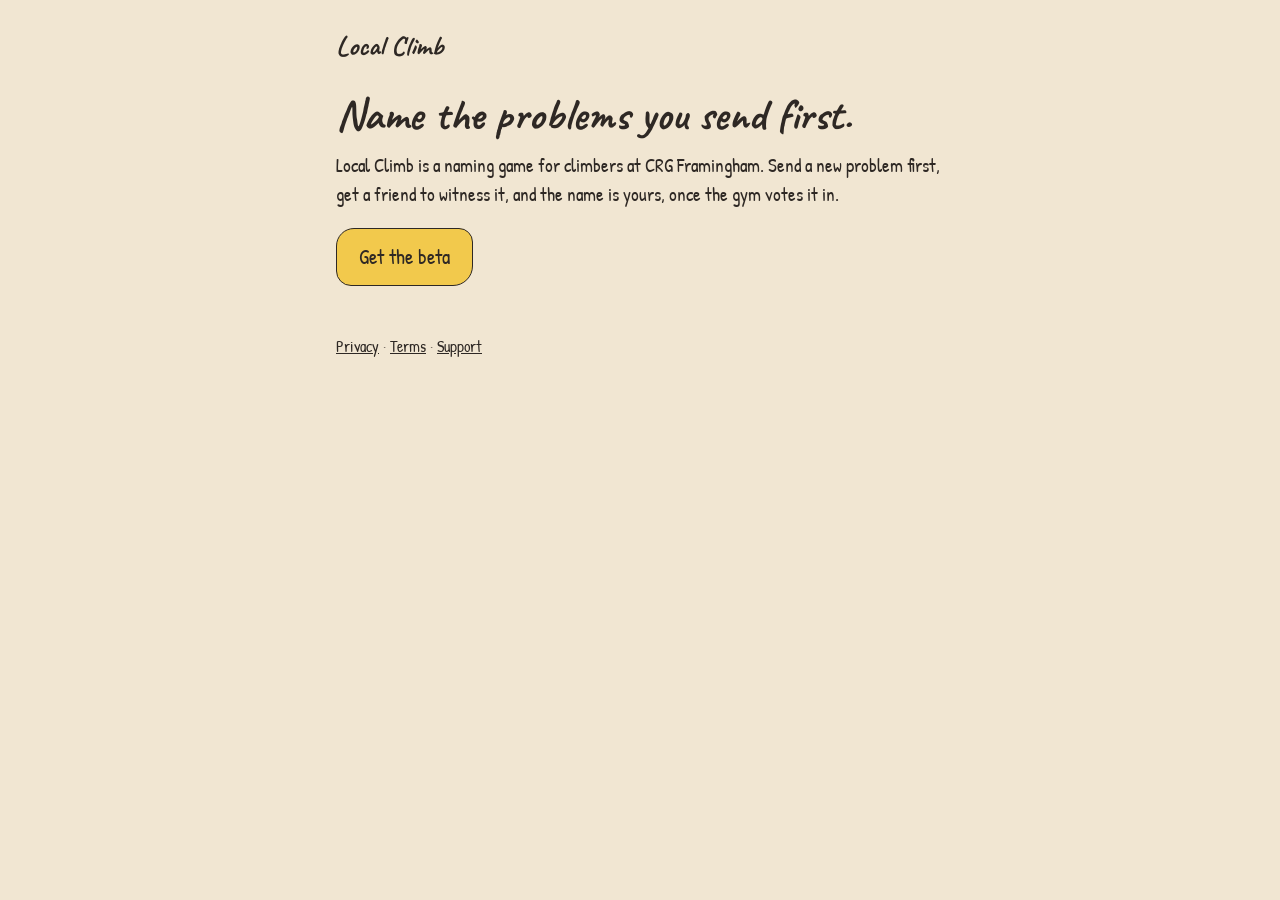
==== index.html @ 0fd45eed "Local Climb public pages: privacy, terms, support, witness link Co-Authored-By: Claude Opus 5.5 <nor" ====
<!doctype html>
<html lang="en"><head>
<meta charset="utf-8"><meta name="viewport" content="width=device-width, initial-scale=1">
<title>Local Climb · Local Climb</title>
<link rel="preconnect" href="https://fonts.googleapis.com"><link rel="preconnect" href="https://fonts.gstatic.com" crossorigin>
<link href="https://fonts.googleapis.com/css2?family=Caveat:wght@600;700&family=Patrick+Hand&display=swap" rel="stylesheet">
<link rel="stylesheet" href="./style.css">
</head><body><main>
<a class="home" href="./">Local Climb</a>

<h1>Name the problems you send first.</h1>
<p>Local Climb is a naming game for climbers at CRG Framingham. Send a new problem first, get a friend to witness it, and the name is yours, once the gym votes it in.</p>
<p><a class="button" href="https://testflight.apple.com/join/bDarGt8Z">Get the beta</a></p>
<footer><a href="./privacy/">Privacy</a> · <a href="./terms/">Terms</a> · <a href="./support/">Support</a></footer>
</main></body></html>
---- style.css ----
:root { --paper: #F1E6D2; --ink: #2E2824; --muted: #6E655C; --yellow: #F2C94C; }
* { box-sizing: border-box; }
body { margin: 0; background: var(--paper); color: var(--ink); font: 19px/1.5 "Patrick Hand", "Noteworthy", sans-serif; }
main { max-width: 640px; margin: 0 auto; padding: 28px 16px 48px; }
.home { font: 700 28px "Caveat", cursive; color: var(--ink); text-decoration: none; }
h1 { font: 700 44px/1.1 "Caveat", cursive; margin: 28px 0 12px; }
h2 { font: 700 28px/1.2 "Caveat", cursive; margin: 28px 0 4px; }
p { margin: 8px 0; }
a { color: var(--ink); }
.muted { color: var(--muted); }
.button { display: inline-block; margin-top: 12px; padding: 12px 22px; background: var(--yellow); color: var(--ink);
  text-decoration: none; border: 1.6px solid var(--ink); border-radius: 18px 14px 20px 15px; font-size: 21px; }
footer { margin-top: 48px; color: var(--muted); font-size: 16px; }
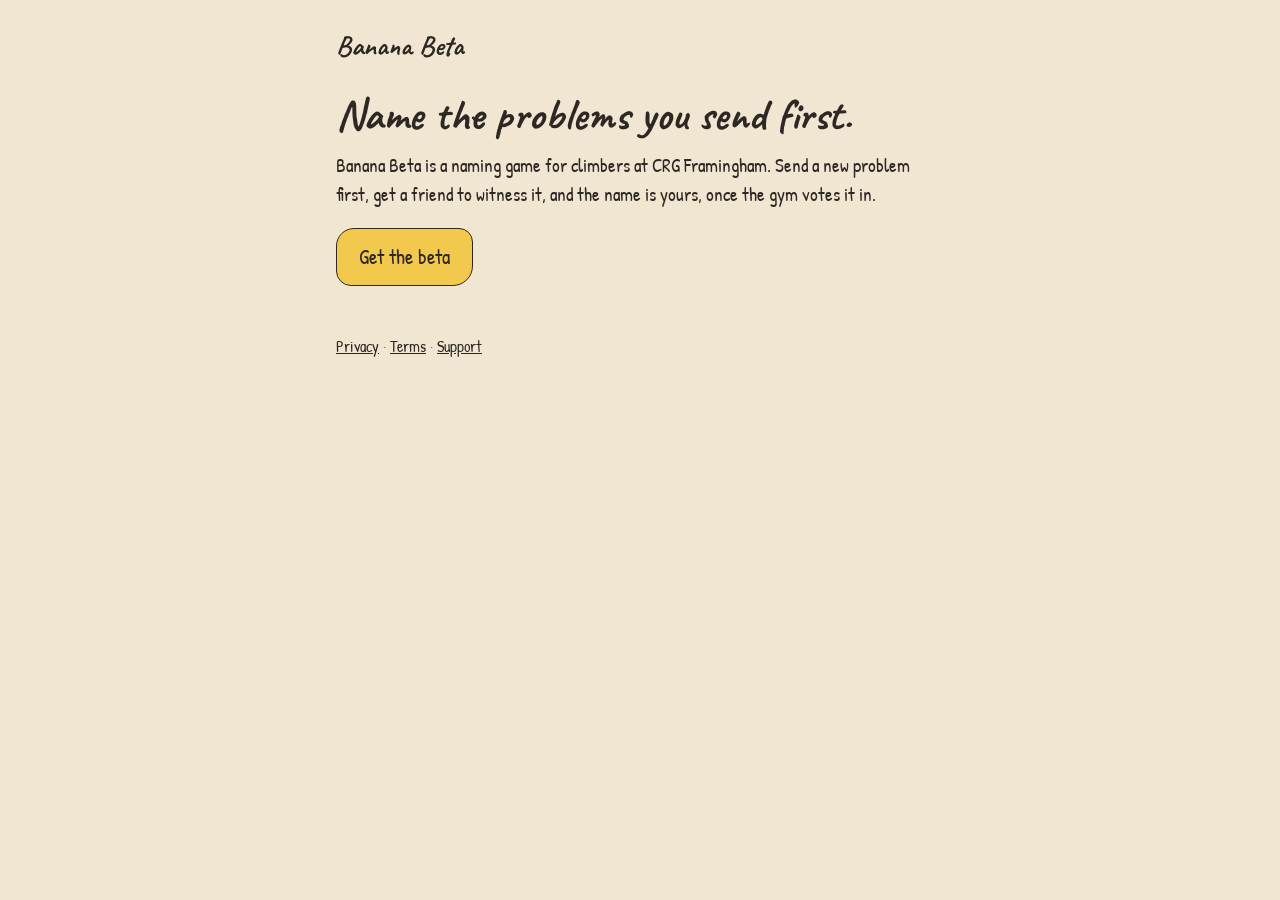
==== commit 7c2baa7f: "Rename to Banana Beta Co-Authored-By: Claude Opus 5.5 <noreply@anthropic.com>" ====
--- a/index.html
+++ b/index.html
@@ -1,15 +1,15 @@
 <!doctype html>
 <html lang="en"><head>
 <meta charset="utf-8"><meta name="viewport" content="width=device-width, initial-scale=1">
-<title>Local Climb · Local Climb</title>
+<title>Banana Beta · Banana Beta</title>
 <link rel="preconnect" href="https://fonts.googleapis.com"><link rel="preconnect" href="https://fonts.gstatic.com" crossorigin>
 <link href="https://fonts.googleapis.com/css2?family=Caveat:wght@600;700&family=Patrick+Hand&display=swap" rel="stylesheet">
 <link rel="stylesheet" href="./style.css">
 </head><body><main>
-<a class="home" href="./">Local Climb</a>
+<a class="home" href="./">Banana Beta</a>
 
 <h1>Name the problems you send first.</h1>
-<p>Local Climb is a naming game for climbers at CRG Framingham. Send a new problem first, get a friend to witness it, and the name is yours, once the gym votes it in.</p>
+<p>Banana Beta is a naming game for climbers at CRG Framingham. Send a new problem first, get a friend to witness it, and the name is yours, once the gym votes it in.</p>
 <p><a class="button" href="https://testflight.apple.com/join/bDarGt8Z">Get the beta</a></p>
 <footer><a href="./privacy/">Privacy</a> · <a href="./terms/">Terms</a> · <a href="./support/">Support</a></footer>
 </main></body></html>
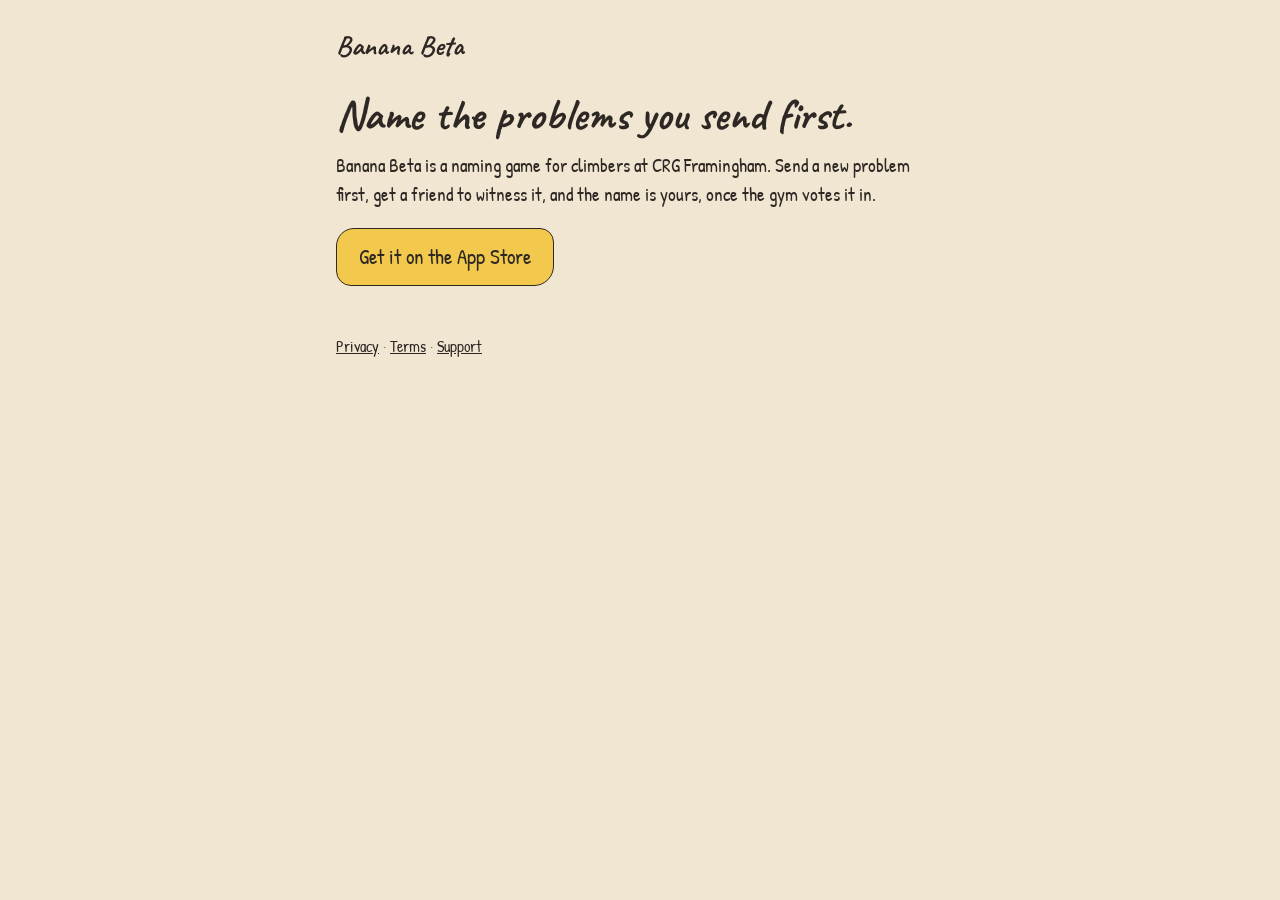
==== commit c9880a45: "App Store links; privacy: usage counts, projects, friends Co-Authored-By: Claude Opus 5.5 <noreply@a" ====
--- a/index.html
+++ b/index.html
@@ -10,6 +10,6 @@
 
 <h1>Name the problems you send first.</h1>
 <p>Banana Beta is a naming game for climbers at CRG Framingham. Send a new problem first, get a friend to witness it, and the name is yours, once the gym votes it in.</p>
-<p><a class="button" href="https://testflight.apple.com/join/bDarGt8Z">Get the beta</a></p>
+<p><a class="button" href="https://apps.apple.com/app/id6826756318">Get it on the App Store</a></p>
 <footer><a href="./privacy/">Privacy</a> · <a href="./terms/">Terms</a> · <a href="./support/">Support</a></footer>
 </main></body></html>
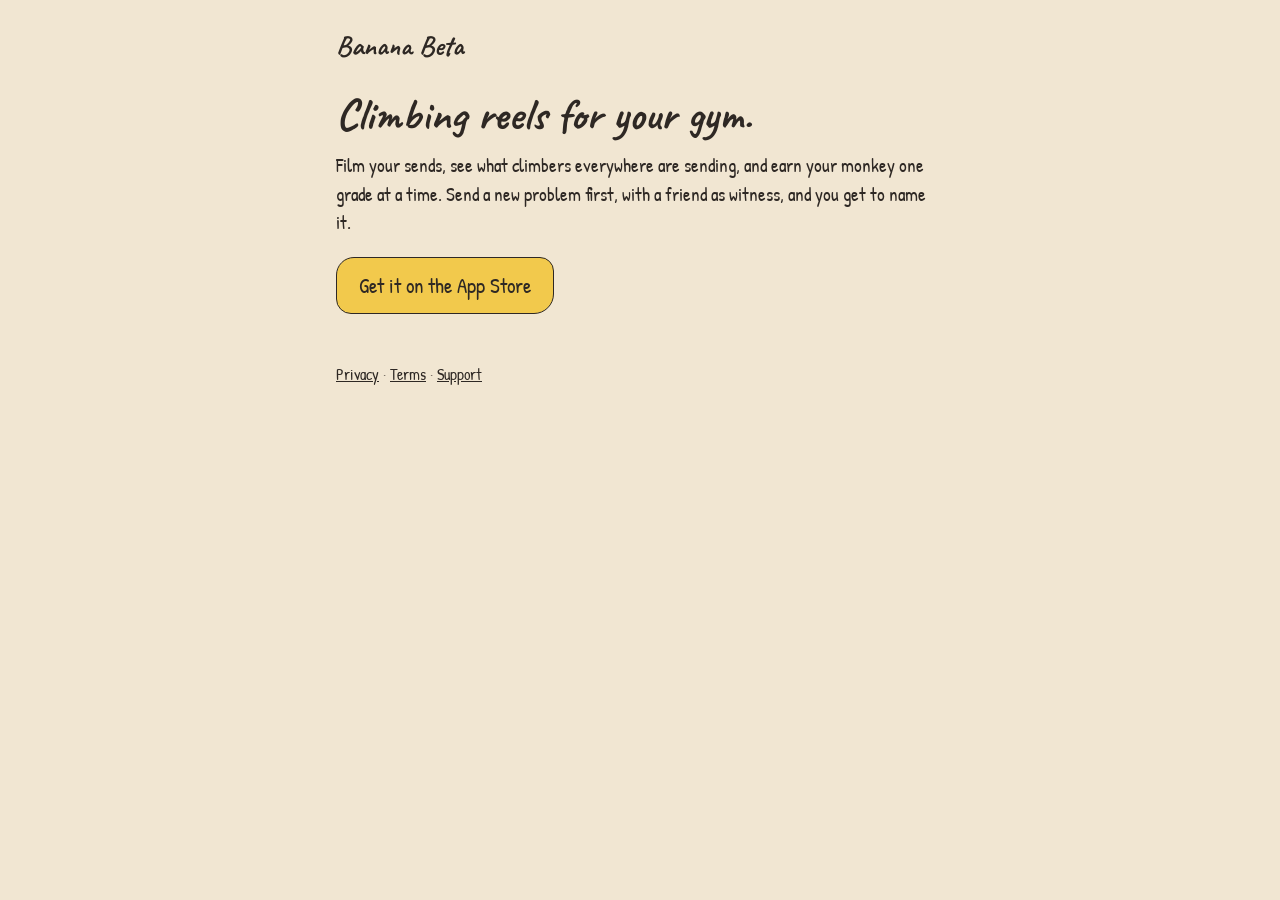
==== commit d8513dc3: "Homepage: climbing reels for your gym" ====
--- a/index.html
+++ b/index.html
@@ -8,8 +8,8 @@
 </head><body><main>
 <a class="home" href="./">Banana Beta</a>
 
-<h1>Name the problems you send first.</h1>
-<p>Banana Beta is a naming game for climbers at CRG Framingham. Send a new problem first, get a friend to witness it, and the name is yours, once the gym votes it in.</p>
+<h1>Climbing reels for your gym.</h1>
+<p>Film your sends, see what climbers everywhere are sending, and earn your monkey one grade at a time. Send a new problem first, with a friend as witness, and you get to name it.</p>
 <p><a class="button" href="https://apps.apple.com/app/id6826756318">Get it on the App Store</a></p>
 <footer><a href="./privacy/">Privacy</a> · <a href="./terms/">Terms</a> · <a href="./support/">Support</a></footer>
 </main></body></html>
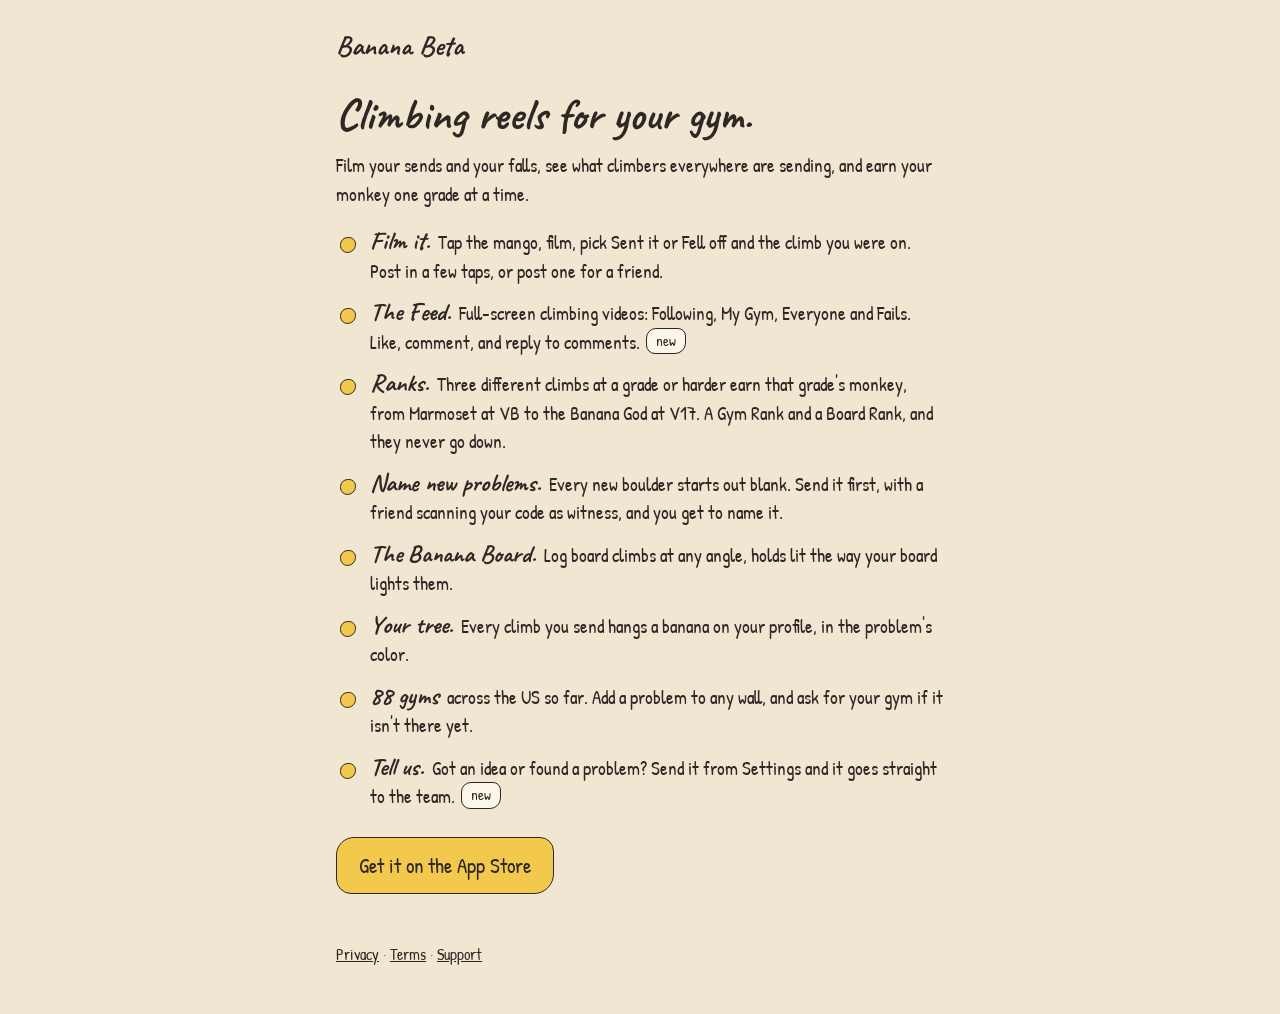
==== commit 5b5900fd: "Banana Beta 2.0.1: what the app does, replies and suggestions, ideas and bugs on Support" ====
--- a/index.html
+++ b/index.html
@@ -9,7 +9,17 @@
 <a class="home" href="./">Banana Beta</a>
 
 <h1>Climbing reels for your gym.</h1>
-<p>Film your sends, see what climbers everywhere are sending, and earn your monkey one grade at a time. Send a new problem first, with a friend as witness, and you get to name it.</p>
+<p>Film your sends and your falls, see what climbers everywhere are sending, and earn your monkey one grade at a time.</p>
+<ul class="features">
+<li><b>Film it.</b> Tap the mango, film, pick Sent it or Fell off and the climb you were on. Post in a few taps, or post one for a friend.</li>
+<li><b>The Feed.</b> Full-screen climbing videos: Following, My Gym, Everyone and Fails. Like, comment, and reply to comments.<span class="new">new</span></li>
+<li><b>Ranks.</b> Three different climbs at a grade or harder earn that grade's monkey, from Marmoset at VB to the Banana God at V17. A Gym Rank and a Board Rank, and they never go down.</li>
+<li><b>Name new problems.</b> Every new boulder starts out blank. Send it first, with a friend scanning your code as witness, and you get to name it.</li>
+<li><b>The Banana Board.</b> Log board climbs at any angle, holds lit the way your board lights them.</li>
+<li><b>Your tree.</b> Every climb you send hangs a banana on your profile, in the problem's color.</li>
+<li><b>88 gyms</b> across the US so far. Add a problem to any wall, and ask for your gym if it isn't there yet.</li>
+<li><b>Tell us.</b> Got an idea or found a problem? Send it from Settings and it goes straight to the team.<span class="new">new</span></li>
+</ul>
 <p><a class="button" href="https://apps.apple.com/app/id6826756318">Get it on the App Store</a></p>
 <footer><a href="./privacy/">Privacy</a> · <a href="./terms/">Terms</a> · <a href="./support/">Support</a></footer>
 </main></body></html>
--- a/style.css
+++ b/style.css
@@ -11,3 +11,11 @@
 .button { display: inline-block; margin-top: 12px; padding: 12px 22px; background: var(--yellow); color: var(--ink);
   text-decoration: none; border: 1.6px solid var(--ink); border-radius: 18px 14px 20px 15px; font-size: 21px; }
 footer { margin-top: 48px; color: var(--muted); font-size: 16px; }
+.features { list-style: none; padding: 0; margin: 20px 0 8px; }
+.features li { position: relative; padding-left: 34px; margin: 14px 0; }
+.features li::before { content: ""; position: absolute; left: 4px; top: 9px; width: 14px; height: 14px;
+  background: var(--yellow); border: 1.6px solid var(--ink); border-radius: 50% 45% 55% 48%; }
+.features b { font: 700 25px/1 "Caveat", cursive; margin-right: 4px; }
+.new { display: inline-block; font-size: 15px; padding: 1px 9px; margin-left: 6px; vertical-align: 3px;
+  border: 1.4px solid var(--ink); border-radius: 10px 8px 11px 9px; background: #FBF5EA; }
+
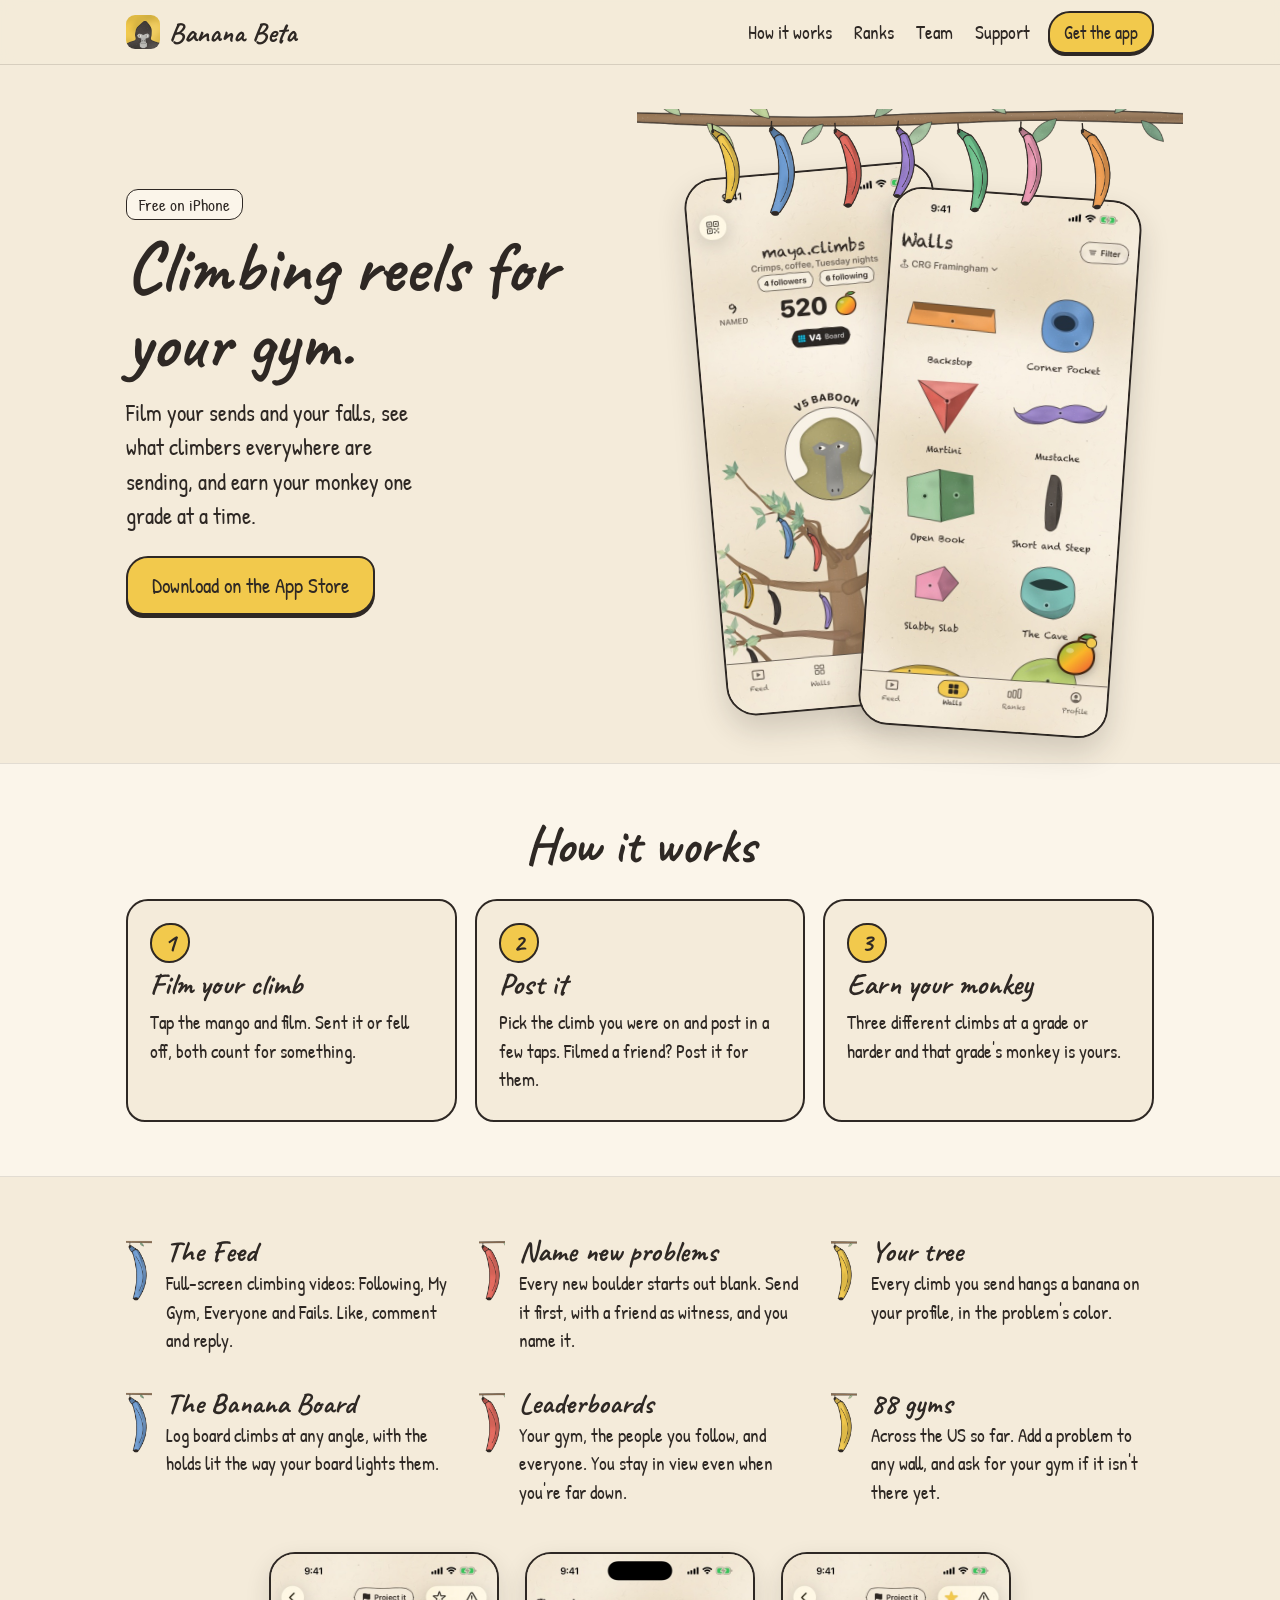
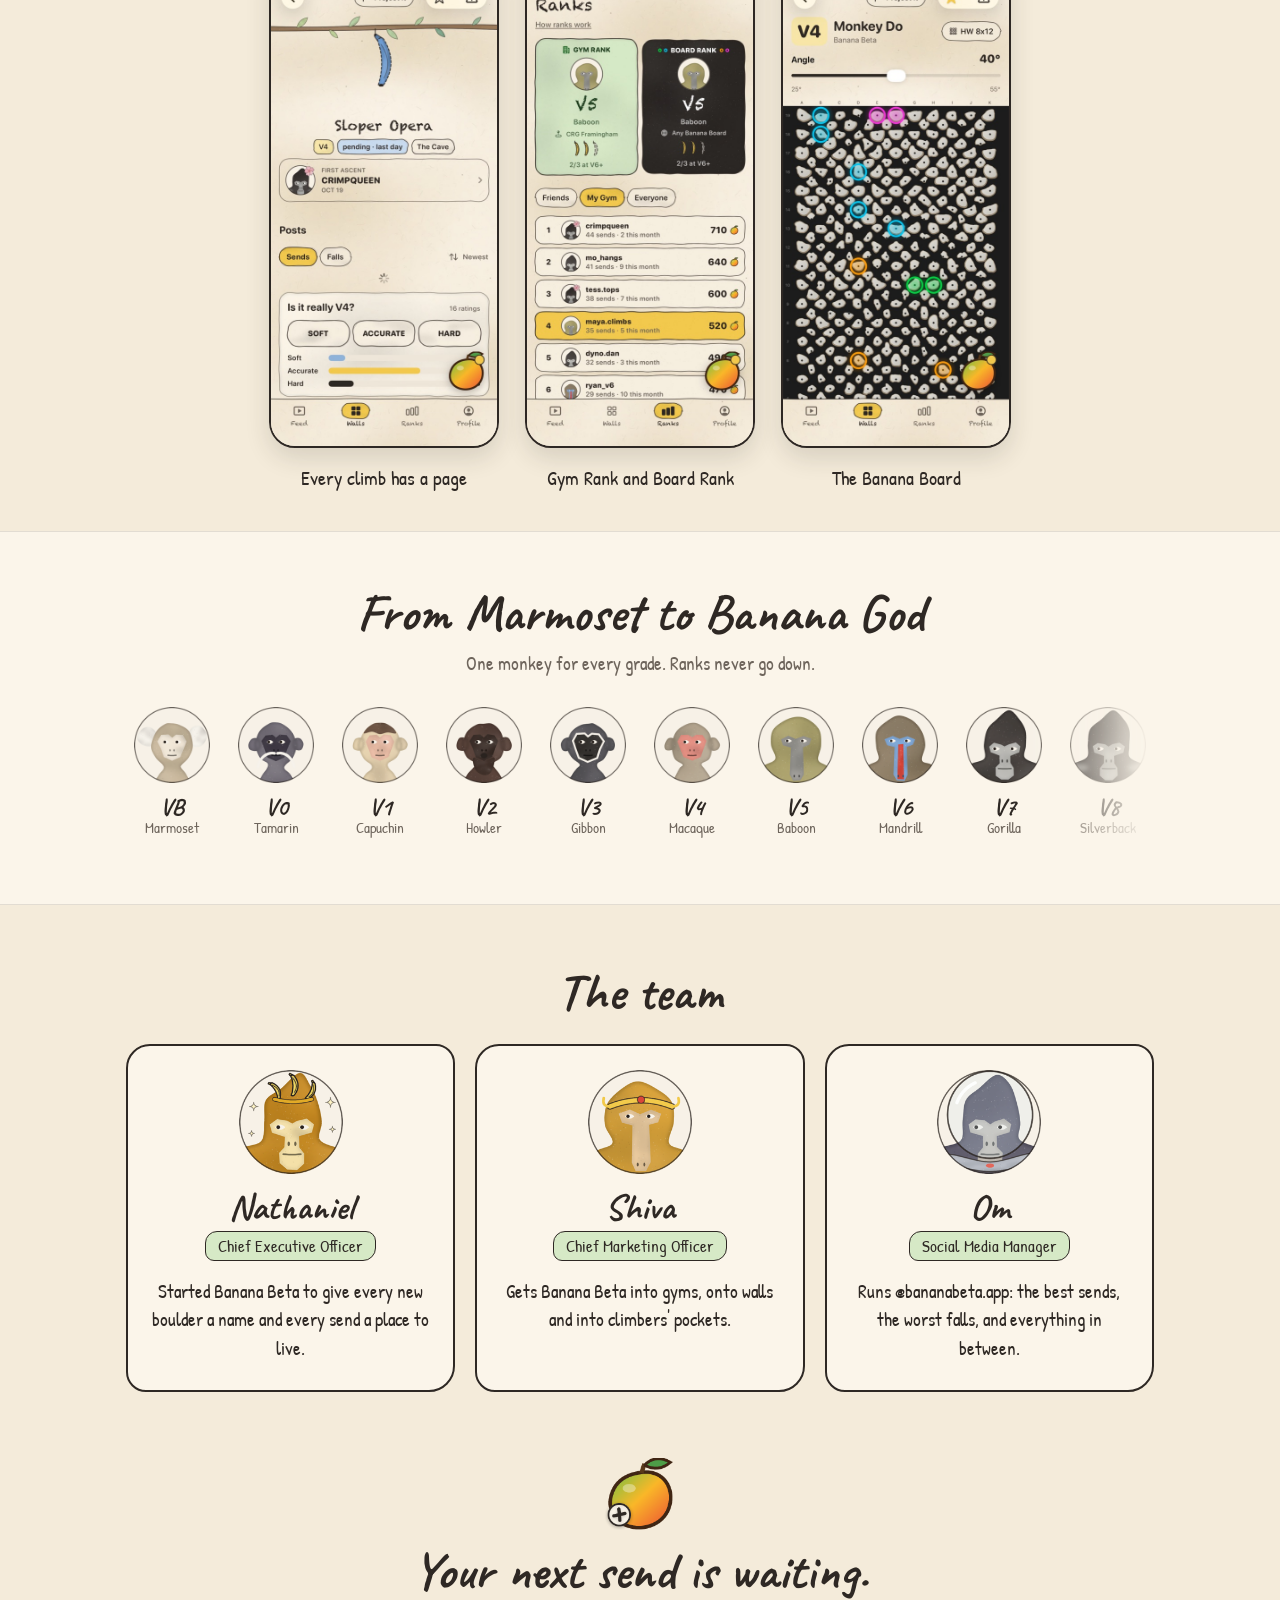
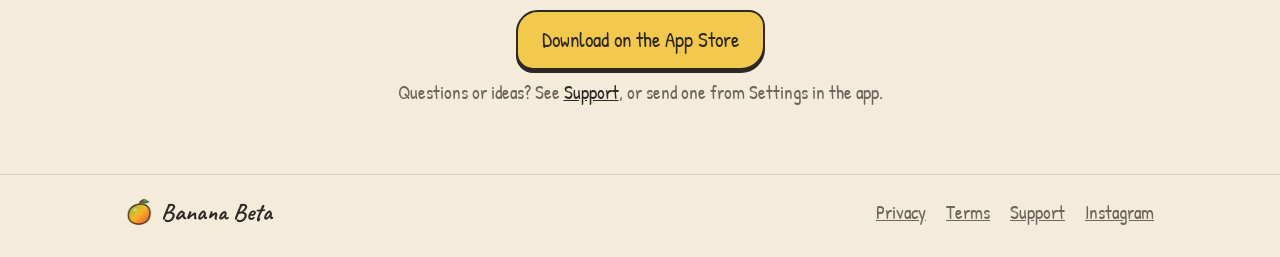
==== commit f9a240de: "Banana Beta website: one page with how it works, features, ranks and the team" ====
--- a/index.html
+++ b/index.html
@@ -1,25 +1,129 @@
 <!doctype html>
 <html lang="en"><head>
 <meta charset="utf-8"><meta name="viewport" content="width=device-width, initial-scale=1">
-<title>Banana Beta · Banana Beta</title>
+<title>Banana Beta: climbing reels for your gym</title>
+<meta name="description" content="Climbing reels for your gym. Film your sends, earn your monkey, name new problems.">
+<meta property="og:title" content="Banana Beta: climbing reels for your gym">
+<meta property="og:description" content="Climbing reels for your gym. Film your sends, earn your monkey, name new problems.">
+<meta property="og:image" content="./img/icon.png">
+<link rel="icon" href="./img/favicon.png">
+<link rel="apple-touch-icon" href="./img/icon.png">
 <link rel="preconnect" href="https://fonts.googleapis.com"><link rel="preconnect" href="https://fonts.gstatic.com" crossorigin>
 <link href="https://fonts.googleapis.com/css2?family=Caveat:wght@600;700&family=Patrick+Hand&display=swap" rel="stylesheet">
 <link rel="stylesheet" href="./style.css">
-</head><body><main>
-<a class="home" href="./">Banana Beta</a>
+</head><body>
+<header class="nav"><div class="wrap nav-row">
+  <a class="brand" href="./"><img src="./img/icon.png" alt="" width="34" height="34">Banana Beta</a>
+  <nav class="links">
+    <a href="./#how">How it works</a>
+    <a href="./#ranks">Ranks</a>
+    <a href="./#team">Team</a>
+    <a href="./support/">Support</a>
+  </nav>
+  <a class="button small" href="https://apps.apple.com/app/id6826756318">Get the app</a>
+</div></header>
 
-<h1>Climbing reels for your gym.</h1>
-<p>Film your sends and your falls, see what climbers everywhere are sending, and earn your monkey one grade at a time.</p>
-<ul class="features">
-<li><b>Film it.</b> Tap the mango, film, pick Sent it or Fell off and the climb you were on. Post in a few taps, or post one for a friend.</li>
-<li><b>The Feed.</b> Full-screen climbing videos: Following, My Gym, Everyone and Fails. Like, comment, and reply to comments.<span class="new">new</span></li>
-<li><b>Ranks.</b> Three different climbs at a grade or harder earn that grade's monkey, from Marmoset at VB to the Banana God at V17. A Gym Rank and a Board Rank, and they never go down.</li>
-<li><b>Name new problems.</b> Every new boulder starts out blank. Send it first, with a friend scanning your code as witness, and you get to name it.</li>
-<li><b>The Banana Board.</b> Log board climbs at any angle, holds lit the way your board lights them.</li>
-<li><b>Your tree.</b> Every climb you send hangs a banana on your profile, in the problem's color.</li>
-<li><b>88 gyms</b> across the US so far. Add a problem to any wall, and ask for your gym if it isn't there yet.</li>
-<li><b>Tell us.</b> Got an idea or found a problem? Send it from Settings and it goes straight to the team.<span class="new">new</span></li>
-</ul>
-<p><a class="button" href="https://apps.apple.com/app/id6826756318">Get it on the App Store</a></p>
-<footer><a href="./privacy/">Privacy</a> · <a href="./terms/">Terms</a> · <a href="./support/">Support</a></footer>
-</main></body></html>
+<section class="hero"><div class="wrap hero-row">
+  <div class="hero-copy">
+    <p class="kicker">Free on iPhone</p>
+    <h1>Climbing reels for your gym.</h1>
+    <p class="lede">Film your sends and your falls, see what climbers everywhere are sending, and earn your monkey one grade at a time.</p>
+    <p><a class="button" href="https://apps.apple.com/app/id6826756318">Download on the App Store</a></p>
+  </div>
+  <div class="hero-art">
+    <img class="vine" src="img/vine.png" alt="" width="600" height="120">
+    <div class="phones">
+      <img class="phone back" src="img/screen-profile.jpg" alt="A climber's profile: a tree hung with bananas, one for every send" width="300" height="652">
+      <img class="phone front" src="img/screen-walls.jpg" alt="The walls at a climbing gym, drawn as climbing holds" width="300" height="652">
+    </div>
+  </div>
+</div></section>
+
+<section id="how" class="band"><div class="wrap">
+  <h2>How it works</h2>
+  <ol class="steps">
+    <li><span class="num">1</span><h3>Film your climb</h3><p>Tap the mango and film. Sent it or fell off, both count for something.</p></li>
+    <li><span class="num">2</span><h3>Post it</h3><p>Pick the climb you were on and post in a few taps. Filmed a friend? Post it for them.</p></li>
+    <li><span class="num">3</span><h3>Earn your monkey</h3><p>Three different climbs at a grade or harder and that grade's monkey is yours.</p></li>
+  </ol>
+</div></section>
+
+<section class="wrap features">
+  <article><img src="img/banana-1.png" alt="" width="30" height="76"><div><h3>The Feed</h3><p>Full-screen climbing videos: Following, My Gym, Everyone and Fails. Like, comment and reply.</p></div></article>
+  <article><img src="img/banana-2.png" alt="" width="30" height="76"><div><h3>Name new problems</h3><p>Every new boulder starts out blank. Send it first, with a friend as witness, and you name it.</p></div></article>
+  <article><img src="img/banana-0.png" alt="" width="30" height="76"><div><h3>Your tree</h3><p>Every climb you send hangs a banana on your profile, in the problem's color.</p></div></article>
+  <article><img src="img/banana-1.png" alt="" width="30" height="76"><div><h3>The Banana Board</h3><p>Log board climbs at any angle, with the holds lit the way your board lights them.</p></div></article>
+  <article><img src="img/banana-2.png" alt="" width="30" height="76"><div><h3>Leaderboards</h3><p>Your gym, the people you follow, and everyone. You stay in view even when you're far down.</p></div></article>
+  <article><img src="img/banana-0.png" alt="" width="30" height="76"><div><h3>88 gyms</h3><p>Across the US so far. Add a problem to any wall, and ask for your gym if it isn't there yet.</p></div></article>
+</section>
+
+<section class="screens"><div class="wrap">
+  <div class="shots">
+    <figure><img src="img/screen-problem.jpg" alt="A problem page with its banana, grade and sends" width="240" height="522" loading="lazy"><figcaption>Every climb has a page</figcaption></figure>
+    <figure><img src="img/screen-leaderboard.jpg" alt="The Ranks tab with Gym Rank, Board Rank and a leaderboard" width="240" height="522" loading="lazy"><figcaption>Gym Rank and Board Rank</figcaption></figure>
+    <figure><img src="img/screen-kilterclimb.jpg" alt="A lit board climb on the Banana Board" width="240" height="522" loading="lazy"><figcaption>The Banana Board</figcaption></figure>
+  </div>
+</div></section>
+
+<section id="ranks" class="band"><div class="wrap">
+  <h2>From Marmoset to Banana God</h2>
+  <p class="center muted">One monkey for every grade. Ranks never go down.</p>
+  <ul class="ladder">
+<li><img src="img/monkey-0.png" alt="Marmoset" width="76" height="76" loading="lazy"><span class="grade">VB</span><span class="mname">Marmoset</span></li>
+<li><img src="img/monkey-1.png" alt="Tamarin" width="76" height="76" loading="lazy"><span class="grade">V0</span><span class="mname">Tamarin</span></li>
+<li><img src="img/monkey-2.png" alt="Capuchin" width="76" height="76" loading="lazy"><span class="grade">V1</span><span class="mname">Capuchin</span></li>
+<li><img src="img/monkey-3.png" alt="Howler" width="76" height="76" loading="lazy"><span class="grade">V2</span><span class="mname">Howler</span></li>
+<li><img src="img/monkey-4.png" alt="Gibbon" width="76" height="76" loading="lazy"><span class="grade">V3</span><span class="mname">Gibbon</span></li>
+<li><img src="img/monkey-5.png" alt="Macaque" width="76" height="76" loading="lazy"><span class="grade">V4</span><span class="mname">Macaque</span></li>
+<li><img src="img/monkey-6.png" alt="Baboon" width="76" height="76" loading="lazy"><span class="grade">V5</span><span class="mname">Baboon</span></li>
+<li><img src="img/monkey-7.png" alt="Mandrill" width="76" height="76" loading="lazy"><span class="grade">V6</span><span class="mname">Mandrill</span></li>
+<li><img src="img/monkey-8.png" alt="Gorilla" width="76" height="76" loading="lazy"><span class="grade">V7</span><span class="mname">Gorilla</span></li>
+<li><img src="img/monkey-9.png" alt="Silverback" width="76" height="76" loading="lazy"><span class="grade">V8</span><span class="mname">Silverback</span></li>
+<li><img src="img/monkey-10.png" alt="Gigantopithecus" width="76" height="76" loading="lazy"><span class="grade">V9</span><span class="mname">Gigantopithecus</span></li>
+<li><img src="img/monkey-11.png" alt="Kong" width="76" height="76" loading="lazy"><span class="grade">V10</span><span class="mname">Kong</span></li>
+<li><img src="img/monkey-12.png" alt="Orangutan" width="76" height="76" loading="lazy"><span class="grade">V11</span><span class="mname">Orangutan</span></li>
+<li><img src="img/monkey-13.png" alt="Sasquatch" width="76" height="76" loading="lazy"><span class="grade">V12</span><span class="mname">Sasquatch</span></li>
+<li><img src="img/monkey-14.png" alt="Yeti" width="76" height="76" loading="lazy"><span class="grade">V13</span><span class="mname">Yeti</span></li>
+<li><img src="img/monkey-15.png" alt="Space Ape" width="76" height="76" loading="lazy"><span class="grade">V14</span><span class="mname">Space Ape</span></li>
+<li><img src="img/monkey-16.png" alt="Monkey King" width="76" height="76" loading="lazy"><span class="grade">V15</span><span class="mname">Monkey King</span></li>
+<li><img src="img/monkey-17.png" alt="Lava Kong" width="76" height="76" loading="lazy"><span class="grade">V16</span><span class="mname">Lava Kong</span></li>
+<li><img src="img/monkey-18.png" alt="Banana God" width="76" height="76" loading="lazy"><span class="grade">V17</span><span class="mname">Banana God</span></li>
+  </ul>
+</div></section>
+
+<section id="team" class="wrap">
+  <h2>The team</h2>
+  <div class="team">
+<article class="person">
+  <img src="img/monkey-18.png" alt="" width="104" height="104">
+  <h3>Nathaniel</h3>
+  <p class="role">Chief Executive Officer</p>
+  <p>Started Banana Beta to give every new boulder a name and every send a place to live.</p>
+</article>
+<article class="person">
+  <img src="img/monkey-16.png" alt="" width="104" height="104">
+  <h3>Shiva</h3>
+  <p class="role">Chief Marketing Officer</p>
+  <p>Gets Banana Beta into gyms, onto walls and into climbers' pockets.</p>
+</article>
+<article class="person">
+  <img src="img/monkey-15.png" alt="" width="104" height="104">
+  <h3>Om</h3>
+  <p class="role">Social Media Manager</p>
+  <p>Runs @bananabeta.app: the best sends, the worst falls, and everything in between.</p>
+</article>
+  </div>
+</section>
+
+<section class="wrap cta">
+  <img src="img/mango-add.png" alt="" width="72" height="72">
+  <h2>Your next send is waiting.</h2>
+  <p><a class="button" href="https://apps.apple.com/app/id6826756318">Download on the App Store</a></p>
+  <p class="muted">Questions or ideas? See <a href="support/">Support</a>, or send one from Settings in the app.</p>
+</section>
+
+<footer class="foot"><div class="wrap foot-row">
+  <span class="brand quiet"><img src="./img/mango.png" alt="" width="26" height="26">Banana Beta</span>
+  <span class="foot-links"><a href="./privacy/">Privacy</a><a href="./terms/">Terms</a><a href="./support/">Support</a><a href="https://www.instagram.com/bananabeta.app/">Instagram</a></span>
+</div></footer>
+</body></html>
--- a/style.css
+++ b/style.css
@@ -1,21 +1,110 @@
-:root { --paper: #F1E6D2; --ink: #2E2824; --muted: #6E655C; --yellow: #F2C94C; }
+:root { --paper: #F4EBDA; --card: #FBF5EA; --ink: #2E2824; --muted: #6E655C; --yellow: #F2C94C; --sage: #D6E9C6; --line: #2E2824; }
 * { box-sizing: border-box; }
-body { margin: 0; background: var(--paper); color: var(--ink); font: 19px/1.5 "Patrick Hand", "Noteworthy", sans-serif; }
-main { max-width: 640px; margin: 0 auto; padding: 28px 16px 48px; }
-.home { font: 700 28px "Caveat", cursive; color: var(--ink); text-decoration: none; }
-h1 { font: 700 44px/1.1 "Caveat", cursive; margin: 28px 0 12px; }
-h2 { font: 700 28px/1.2 "Caveat", cursive; margin: 28px 0 4px; }
+html { scroll-behavior: smooth; scroll-padding-top: 90px; }
+body { margin: 0; background: var(--paper); color: var(--ink); font: 19px/1.5 "Patrick Hand", "Noteworthy", sans-serif; overflow-x: hidden; }
+img { max-width: 100%; height: auto; }
+a { color: var(--ink); }
+h1, h2, h3 { font-family: "Caveat", cursive; font-weight: 700; line-height: 1.05; margin: 0; }
+h1 { font-size: clamp(46px, 7vw, 72px); }
+h2 { font-size: clamp(38px, 5vw, 52px); text-align: center; margin-bottom: 8px; }
+h3 { font-size: 30px; }
 p { margin: 8px 0; }
-a { color: var(--ink); }
+.wrap { max-width: 1060px; margin: 0 auto; padding: 0 16px; }
+.narrow { max-width: 680px; padding-top: 36px; padding-bottom: 48px; }
+.narrow h1 { font-size: 54px; margin-bottom: 4px; }
+.narrow h2 { font-size: 30px; text-align: left; margin: 24px 0 2px; }
+.center { text-align: center; }
 .muted { color: var(--muted); }
-.button { display: inline-block; margin-top: 12px; padding: 12px 22px; background: var(--yellow); color: var(--ink);
-  text-decoration: none; border: 1.6px solid var(--ink); border-radius: 18px 14px 20px 15px; font-size: 21px; }
-footer { margin-top: 48px; color: var(--muted); font-size: 16px; }
-.features { list-style: none; padding: 0; margin: 20px 0 8px; }
-.features li { position: relative; padding-left: 34px; margin: 14px 0; }
-.features li::before { content: ""; position: absolute; left: 4px; top: 9px; width: 14px; height: 14px;
-  background: var(--yellow); border: 1.6px solid var(--ink); border-radius: 50% 45% 55% 48%; }
-.features b { font: 700 25px/1 "Caveat", cursive; margin-right: 4px; }
-.new { display: inline-block; font-size: 15px; padding: 1px 9px; margin-left: 6px; vertical-align: 3px;
-  border: 1.4px solid var(--ink); border-radius: 10px 8px 11px 9px; background: #FBF5EA; }
+.button { display: inline-block; padding: 12px 24px; background: var(--yellow); color: var(--ink); text-decoration: none;
+  border: 2px solid var(--line); border-radius: 22px 16px 24px 17px; font-size: 21px; box-shadow: 0 3px 0 var(--line);
+  transition: transform .12s ease, box-shadow .12s ease; }
+.button:hover { transform: translateY(-1px); box-shadow: 0 4px 0 var(--line); }
+.button:active { transform: translateY(2px); box-shadow: 0 1px 0 var(--line); }
+.button.small { padding: 6px 14px; font-size: 18px; box-shadow: 0 2px 0 var(--line); }
 
+/* Header */
+.nav { position: sticky; top: 0; z-index: 10; background: rgba(244, 235, 218, .92); backdrop-filter: blur(8px);
+  border-bottom: 1.5px solid rgba(46, 40, 36, .15); }
+.nav-row { display: flex; align-items: center; gap: 18px; height: 64px; }
+.brand { display: flex; align-items: center; gap: 9px; font: 700 28px "Caveat", cursive; text-decoration: none; white-space: nowrap; }
+.brand img { border-radius: 9px; }
+.brand.quiet { font-size: 24px; }
+.links { display: flex; gap: 22px; margin-left: auto; }
+.links a { text-decoration: none; font-size: 19px; }
+.links a:hover { text-decoration: underline; text-underline-offset: 4px; }
+
+/* Hero */
+.hero { padding: 44px 0 30px; overflow-x: clip; }
+.hero-row { display: grid; grid-template-columns: 1.05fr 1fr; gap: 28px; align-items: center; }
+.kicker { display: inline-block; margin: 0 0 10px; padding: 2px 12px; background: var(--card); border: 1.5px solid var(--line);
+  border-radius: 12px 10px 13px 9px; font-size: 17px; }
+.lede { font-size: 23px; max-width: 30ch; margin: 14px 0 22px; }
+.hero-art { position: relative; padding-top: 34px; }
+.vine { position: absolute; top: 0; left: -6%; width: 112%; max-width: none; z-index: 2; pointer-events: none; }
+.phones { position: relative; height: 560px; }
+.phone { position: absolute; width: 250px; border-radius: 30px; border: 2.5px solid var(--line); box-shadow: 0 14px 30px rgba(46, 40, 36, .18); }
+.phone.back { left: 8%; top: 26px; transform: rotate(-5deg); }
+.phone.front { right: 6%; top: 50px; transform: rotate(4deg); }
+
+/* Sections */
+.band { background: var(--card); border-top: 1.5px solid rgba(46, 40, 36, .12); border-bottom: 1.5px solid rgba(46, 40, 36, .12); padding: 54px 0; margin: 30px 0; }
+.steps { list-style: none; padding: 0; margin: 26px 0 0; display: grid; grid-template-columns: repeat(3, 1fr); gap: 18px; }
+.steps li { background: var(--paper); border: 2px solid var(--line); border-radius: 22px 18px 24px 19px; padding: 22px 22px 18px; }
+.num { display: inline-grid; place-items: center; width: 40px; height: 40px; margin-bottom: 6px; background: var(--yellow);
+  border: 2px solid var(--line); border-radius: 50% 46% 52% 48%; font: 700 26px "Caveat", cursive; }
+.features { display: grid; grid-template-columns: repeat(3, 1fr); gap: 26px 30px; padding-top: 30px; padding-bottom: 20px; }
+.features article { display: flex; gap: 14px; align-items: flex-start; }
+.features img { flex: none; width: 26px; margin-top: 2px; }
+.features h3 { font-size: 29px; }
+.features p { margin-top: 2px; }
+.screens { padding: 18px 0 8px; }
+.shots { display: flex; gap: 26px; justify-content: center; }
+.shots figure { margin: 0; text-align: center; }
+.shots img { width: 230px; border-radius: 26px; border: 2.5px solid var(--line); box-shadow: 0 10px 24px rgba(46, 40, 36, .14); }
+.shots figcaption { margin-top: 8px; font-size: 20px; }
+.ladder { -webkit-mask-image: linear-gradient(90deg, #000 88%, transparent); mask-image: linear-gradient(90deg, #000 88%, transparent);
+  list-style: none; padding: 6px 4px 14px; margin: 24px 0 0; display: flex; gap: 12px; overflow-x: auto;
+  scroll-snap-type: x proximity; scrollbar-width: thin; }
+.ladder li { flex: none; width: 92px; text-align: center; scroll-snap-align: start; }
+.ladder img { width: 76px; height: 76px; }
+.grade { display: block; font: 700 24px/1 "Caveat", cursive; margin-top: 4px; }
+.mname { display: block; font-size: 15px; color: var(--muted); line-height: 1.15; }
+#team { padding: 30px 16px 10px; }
+.team { display: grid; grid-template-columns: repeat(3, 1fr); gap: 20px; margin-top: 24px; }
+.person { text-align: center; background: var(--card); border: 2px solid var(--line); border-radius: 24px 19px 26px 20px; padding: 24px 20px 20px; }
+.person img { width: 104px; height: 104px; }
+.person h3 { font-size: 36px; margin-top: 8px; }
+.role { display: inline-block; margin: 4px 0 8px; padding: 1px 12px; background: var(--sage); border: 1.5px solid var(--line);
+  border-radius: 12px 10px 13px 9px; font-size: 17px; }
+.cta { text-align: center; padding: 56px 16px 40px; }
+.cta img { width: 72px; }
+.cta h2 { margin: 6px 0 12px; }
+
+/* Support */
+details { background: var(--card); border: 2px solid var(--line); border-radius: 18px 15px 19px 14px; padding: 12px 18px; margin: 12px 0; }
+summary { cursor: pointer; font: 700 26px/1.2 "Caveat", cursive; }
+details p { margin: 6px 0 2px; }
+
+/* Footer */
+.foot { border-top: 1.5px solid rgba(46, 40, 36, .15); padding: 22px 0 30px; margin-top: 20px; }
+.foot-row { display: flex; align-items: center; justify-content: space-between; gap: 14px; flex-wrap: wrap; }
+.foot-links { display: flex; gap: 20px; flex-wrap: wrap; }
+.foot-links a { color: var(--muted); }
+
+@media (max-width: 860px) {
+  .nav-row { flex-wrap: wrap; height: auto; padding-top: 8px; padding-bottom: 6px; row-gap: 4px; }
+  .nav-row .button { margin-left: auto; }
+  .links { order: 3; width: 100%; margin: 0; justify-content: space-around; gap: 8px; }
+  .links a { font-size: 17px; }
+  .hero-row { grid-template-columns: 1fr; }
+  .hero-copy { text-align: center; }
+  .lede { margin-left: auto; margin-right: auto; }
+  .phones { height: 470px; max-width: 420px; margin: 0 auto; }
+  .phone { width: 210px; }
+  .steps, .features, .team { grid-template-columns: 1fr; }
+  .features { max-width: 520px; }
+  .shots { overflow-x: auto; justify-content: flex-start; padding-bottom: 10px; scroll-snap-type: x proximity; }
+  .shots figure { flex: none; scroll-snap-align: center; }
+  .shots img { width: 200px; }
+}
+@media (prefers-reduced-motion: reduce) { html { scroll-behavior: auto; } .button { transition: none; } }
